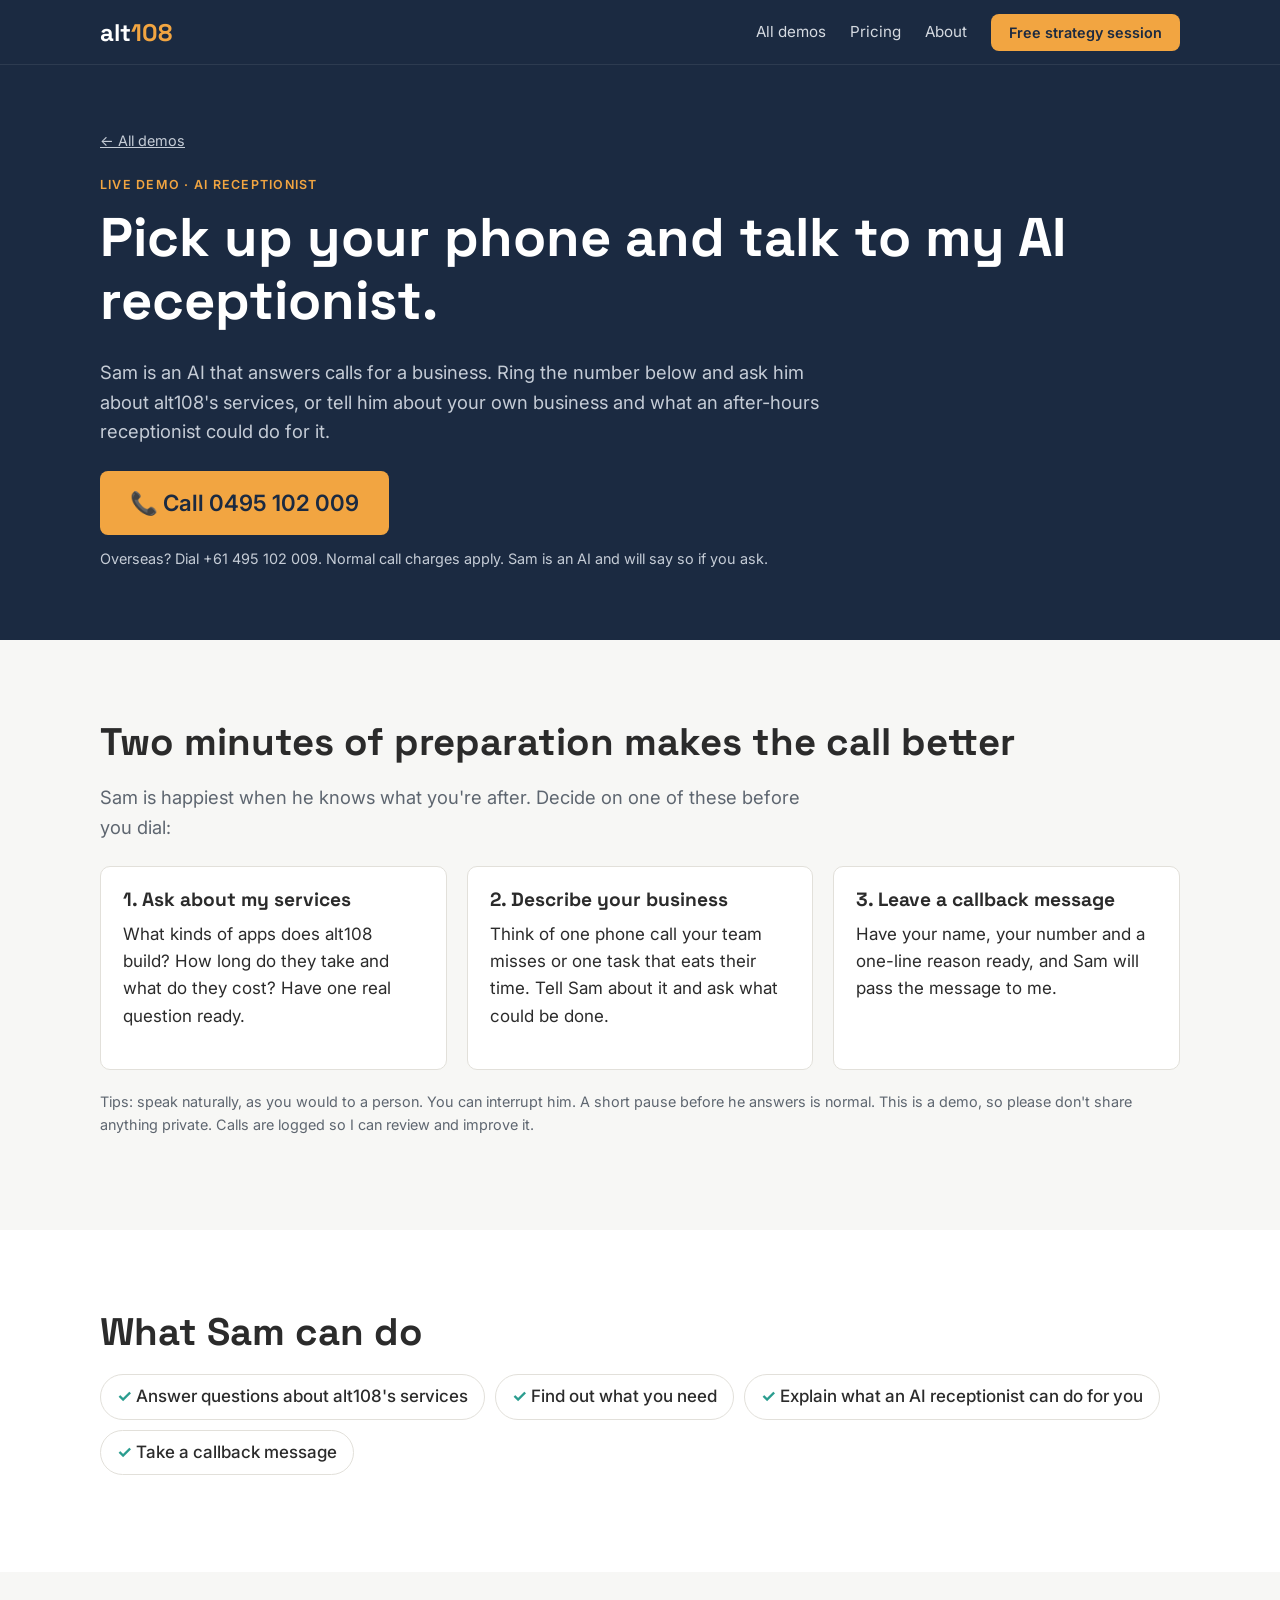
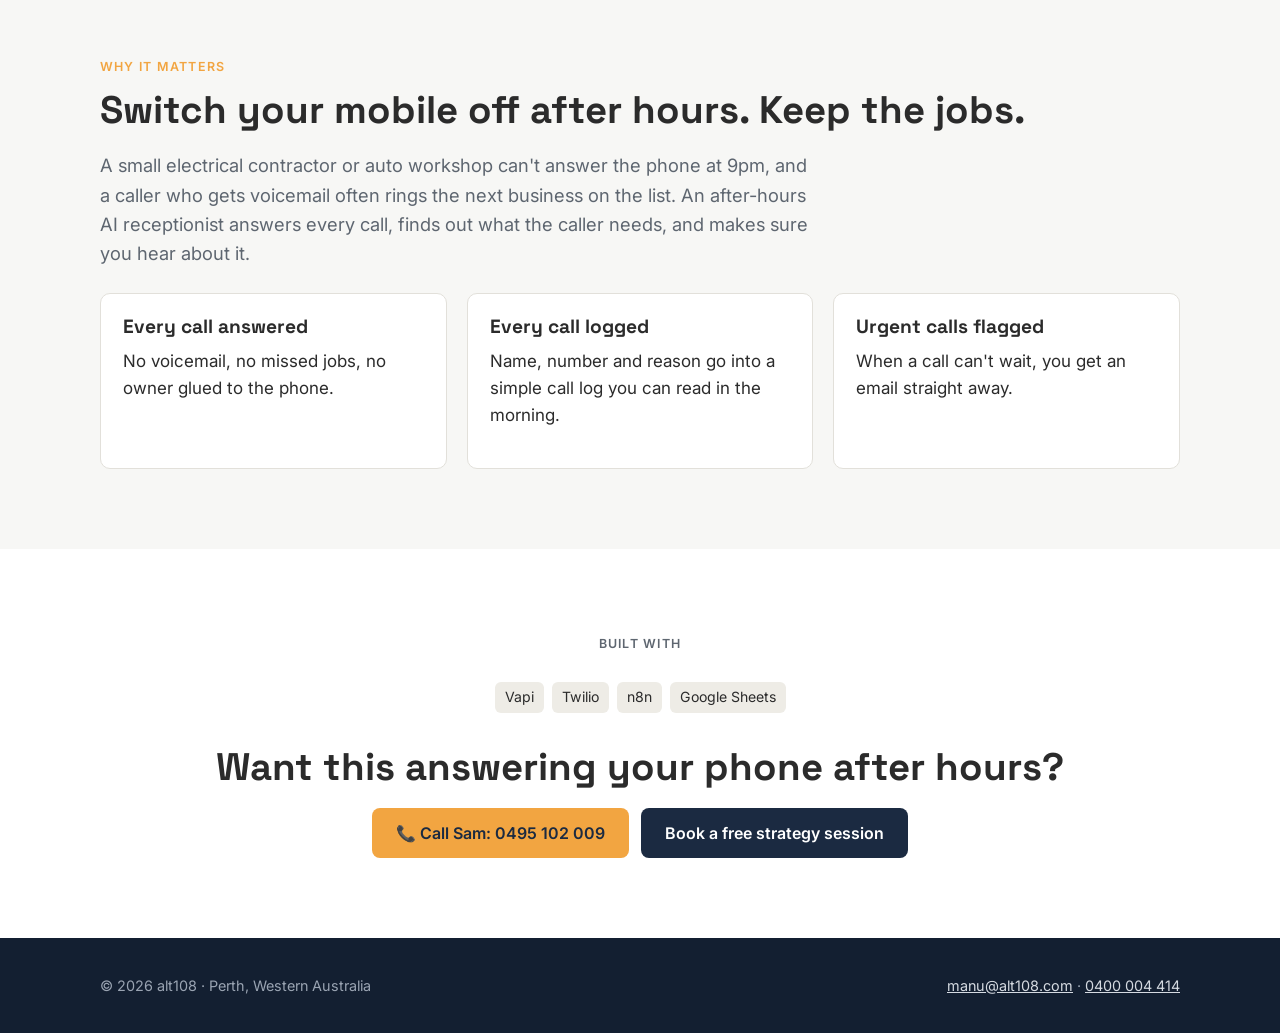
==== aireceptionist/index.html @ 8d702069 "Initial alt108 site" ====
<!DOCTYPE html>
<html lang="en-AU">
<head>
  <meta charset="UTF-8">
  <meta name="viewport" content="width=device-width, initial-scale=1">
  <title>AI receptionist demo | alt108</title>
  <meta name="description" content="Call 0495 102 009 and talk to a live AI receptionist. See how an after-hours receptionist could answer your business phone.">
  <link rel="icon" href="../images/favicon.svg">
  <link href="https://fonts.googleapis.com/css2?family=Inter:wght@400;500;600;700&family=Space+Grotesk:wght@500;700&display=swap" rel="stylesheet">
  <link rel="stylesheet" href="../css/style.css">
</head>
<body>

<header class="site-header">
  <div class="wrap">
    <a class="logo" href="../">alt<span>108</span></a>
    <button class="menu-toggle" aria-label="Open menu" aria-expanded="false">☰</button>
    <nav class="menu">
      <a href="../#demos">All demos</a>
      <a href="../#pricing">Pricing</a>
      <a href="../#about">About</a>
      <a class="btn btn-primary" href="../#contact">Free strategy session</a>
    </nav>
  </div>
</header>

<main>

<!-- 1. TITLE AND THE NUMBER TO CALL -->
<section class="demo-hero">
  <div class="wrap">
    <div class="crumb"><a href="../#demos">← All demos</a></div>
    <span class="label">Live demo · AI receptionist</span>
    <h1>Pick up your phone and talk to my AI receptionist.</h1>
    <p class="lead">
      Sam is an AI that answers calls for a business. Ring the number below and ask him about
      alt108's services, or tell him about your own business and what an after-hours receptionist
      could do for it.
    </p>
    <div class="btn-row" style="margin-top:24px">
      <a class="btn btn-primary" href="tel:+61495102009" style="font-size:1.4rem;padding:16px 28px">📞 Call 0495 102 009</a>
    </div>
    <p class="note" style="color:#C5CCD6;margin-top:12px">
      Overseas? Dial +61 495 102 009. Normal call charges apply. Sam is an AI and will say so if you ask.
    </p>
  </div>
</section>

<!-- 2. PREPARE -->
<section>
  <div class="wrap">
    <h2>Two minutes of preparation makes the call better</h2>
    <p class="lead">Sam is happiest when he knows what you're after. Decide on one of these before you dial:</p>
    <div class="facts">
      <div class="fact">
        <h3>1. Ask about my services</h3>
        <p>What kinds of apps does alt108 build? How long do they take and what do they cost? Have one real question ready.</p>
      </div>
      <div class="fact">
        <h3>2. Describe your business</h3>
        <p>Think of one phone call your team misses or one task that eats their time. Tell Sam about it and ask what could be done.</p>
      </div>
      <div class="fact">
        <h3>3. Leave a callback message</h3>
        <p>Have your name, your number and a one-line reason ready, and Sam will pass the message to me.</p>
      </div>
    </div>
    <p class="note" style="margin-top:20px">
      Tips: speak naturally, as you would to a person. You can interrupt him. A short pause before he
      answers is normal. This is a demo, so please don't share anything private. Calls are logged so I can
      review and improve it.
    </p>
  </div>
</section>

<!-- 3. WHAT SAM CAN DO -->
<section class="alt">
  <div class="wrap">
    <h2>What Sam can do</h2>
    <ul class="outcomes">
      <li>Answer questions about alt108's services</li>
      <li>Find out what you need</li>
      <li>Explain what an AI receptionist can do for you</li>
      <li>Take a callback message</li>
    </ul>
  </div>
</section>

<!-- 4. WHY IT MATTERS -->
<section>
  <div class="wrap">
    <span class="label">Why it matters</span>
    <h2>Switch your mobile off after hours. Keep the jobs.</h2>
    <p class="lead">
      A small electrical contractor or auto workshop can't answer the phone at 9pm, and a caller who
      gets voicemail often rings the next business on the list. An after-hours AI receptionist answers
      every call, finds out what the caller needs, and makes sure you hear about it.
    </p>
    <div class="facts">
      <div class="fact"><h3>Every call answered</h3><p>No voicemail, no missed jobs, no owner glued to the phone.</p></div>
      <div class="fact"><h3>Every call logged</h3><p>Name, number and reason go into a simple call log you can read in the morning.</p></div>
      <div class="fact"><h3>Urgent calls flagged</h3><p>When a call can't wait, you get an email straight away.</p></div>
    </div>
  </div>
</section>

<!-- 5. BUILT WITH + CALL TO ACTION -->
<section class="cta-band">
  <div class="wrap">
    <p class="label" style="color:var(--soft)">Built with</p>
    <ul class="built-with" style="justify-content:center">
      <li>Vapi</li><li>Twilio</li><li>n8n</li><li>Google Sheets</li>
    </ul>
    <h2 style="margin-top:32px">Want this answering your phone after hours?</h2>
    <div class="btn-row">
      <a class="btn btn-primary" href="tel:+61495102009">📞 Call Sam: 0495 102 009</a>
      <a class="btn btn-dark" href="../#contact">Book a free strategy session</a>
    </div>
  </div>
</section>

</main>

<footer class="site-footer">
  <div class="wrap">
    <span>© <span class="year"></span> alt108 · Perth, Western Australia</span>
    <span><a href="mailto:manu@alt108.com">manu@alt108.com</a> · <a href="tel:+61400004414">0400 004 414</a></span>
  </div>
</footer>

<script src="../js/main.js"></script>
</body>
</html>
---- css/style.css ----
/* =====================================================================
   alt108 website styles
   ---------------------------------------------------------------------
   HOW THIS FILE IS ORGANISED (top to bottom):
     1. Colours and fonts   <- change the whole look from here
     2. Basics (page, text, links, buttons)
     3. Header and menu
     4. One block per section of the main page (hero, demos, ...)
     5. Demo pages
     6. Phone and tablet adjustments (at the very bottom)
   ===================================================================== */


/* ---------- 1. COLOURS AND FONTS ----------
   These are "variables". Change a colour here and it changes
   everywhere it is used on the site. */
:root {
  --navy: #1B2A41;        /* dark background (hero, header, footer) */
  --navy-deep: #131F31;   /* slightly darker navy for contrast */
  --amber: #F2A541;       /* highlight colour: buttons, labels */
  --teal: #2A9D8F;        /* second accent: ticks, small details */
  --paper: #F7F7F5;       /* light page background */
  --white: #FFFFFF;
  --ink: #2B2B2B;         /* main text colour */
  --soft: #5E6670;        /* grey text for smaller notes */
  --line: #E2E0DA;        /* thin borders */

  --font-head: 'Space Grotesk', system-ui, sans-serif;
  --font-body: 'Inter', system-ui, sans-serif;

  --radius: 10px;         /* how rounded the corners of boxes are */
  --max: 1120px;          /* maximum width of the content */
}


/* ---------- 2. BASICS ---------- */
* { box-sizing: border-box; }
html { scroll-behavior: smooth; }               /* menu links glide down the page */
body {
  margin: 0;
  background: var(--paper);
  color: var(--ink);
  font: 17px/1.6 var(--font-body);
}
img { max-width: 100%; display: block; }
h1, h2, h3 { font-family: var(--font-head); line-height: 1.15; margin: 0 0 .5em; }
h1 { font-size: clamp(2rem, 5vw, 3.4rem); }
h2 { font-size: clamp(1.6rem, 3.4vw, 2.4rem); }
h3 { font-size: 1.2rem; }
p { margin: 0 0 1em; }
a { color: var(--teal); }

/* .wrap keeps content centred and not too wide */
.wrap { max-width: var(--max); margin: 0 auto; padding: 0 20px; }

/* Every main-page section gets the same breathing room */
section { padding: 80px 0; scroll-margin-top: 70px; }
section.alt { background: var(--white); }

/* Small uppercase label above headings, e.g. "AI-ASSISTED WEB APPS" */
.label {
  display: inline-block;
  font: 600 .78rem var(--font-body);
  letter-spacing: .1em;
  text-transform: uppercase;
  color: var(--amber);
  margin-bottom: 14px;
}
.lead { font-size: 1.15rem; color: var(--soft); max-width: 720px; }
.note { font-size: .9rem; color: var(--soft); }

/* Buttons */
.btn {
  display: inline-block;
  padding: 13px 22px;
  border-radius: 8px;
  font: 600 1rem var(--font-body);
  text-decoration: none;
  border: 2px solid transparent;
  cursor: pointer;
}
.btn-primary { background: var(--amber); color: var(--navy); }
.btn-primary:hover { background: #f5b65f; }
.btn-ghost { border-color: rgba(255,255,255,.4); color: var(--white); }
.btn-ghost:hover { border-color: var(--white); }
.btn-dark { background: var(--navy); color: var(--white); }
.btn-row { display: flex; gap: 12px; flex-wrap: wrap; }


/* ---------- 3. HEADER AND MENU ---------- */
.site-header {
  position: sticky; top: 0; z-index: 10;
  background: var(--navy);
  border-bottom: 1px solid rgba(255,255,255,.08);
}
.site-header .wrap { display: flex; align-items: center; justify-content: space-between; height: 64px; }
.logo { font: 700 1.5rem var(--font-head); color: var(--white); text-decoration: none; }
.logo span { color: var(--amber); }               /* "108" in amber */
.menu { display: flex; gap: 24px; align-items: center; }
.menu a { color: #D5DAE1; text-decoration: none; font-size: .95rem; }
.menu a:hover { color: var(--white); }
.menu .btn { padding: 8px 16px; font-size: .9rem; color: var(--navy); }
.menu-toggle { display: none; background: none; border: 0; color: var(--white); font-size: 1.6rem; cursor: pointer; }


/* ---------- 4. MAIN PAGE SECTIONS ---------- */

/* Hero (the first screen) */
.hero { background: var(--navy); color: var(--white); padding: 100px 0 110px; }
.hero h1 { max-width: 900px; }
.hero h1 em { font-style: normal; color: var(--amber); }
.hero .lead { color: #C5CCD6; margin-bottom: 32px; }

/* Demo cards */
.demo-grid {
  display: grid;
  grid-template-columns: repeat(auto-fit, minmax(240px, 1fr));
  gap: 20px;
  margin-top: 36px;
}
.demo-card {
  background: var(--white);
  border: 1px solid var(--line);
  border-radius: var(--radius);
  padding: 24px;
  display: flex; flex-direction: column;
}
.demo-card.flagship { border: 2px solid var(--amber); }
.demo-card .tag {
  align-self: flex-start;
  font-size: .72rem; font-weight: 700; letter-spacing: .06em; text-transform: uppercase;
  background: #FDF0DC; color: #8A5A12; padding: 3px 9px; border-radius: 99px; margin-bottom: 12px;
}
.demo-card p { font-size: .95rem; }
.demo-card .btn { margin-top: auto; align-self: flex-start; padding: 10px 16px; font-size: .92rem; }
.demo-card b { color: var(--navy); }
.coming-soon {
  margin-top: 20px; padding: 18px 22px;
  border: 1px dashed #C9C5BA; border-radius: var(--radius);
  font-size: .95rem; color: var(--soft);
}

/* "Where the time goes": four numbered boxes */
.four {
  display: grid; grid-template-columns: repeat(auto-fit, minmax(220px, 1fr));
  gap: 16px; margin: 30px 0; padding: 0; list-style: none; counter-reset: four;
}
.four li {
  background: var(--paper); border-radius: var(--radius); padding: 22px;
  counter-increment: four;
}
.four li::before {
  content: counter(four);
  display: block; font: 700 2rem var(--font-head); color: var(--amber); margin-bottom: 6px;
}
.four b { display: block; font-family: var(--font-head); margin-bottom: 4px; }

/* AI table */
.table-scroll { overflow-x: auto; margin: 28px 0; }  /* lets the table scroll sideways on phones */
.ai-table { width: 100%; border-collapse: collapse; background: var(--white); min-width: 640px; }
.ai-table th { background: var(--navy); color: var(--white); text-align: left; padding: 12px 14px; font-size: .9rem; }
.ai-table td { padding: 12px 14px; border-bottom: 1px solid var(--line); font-size: .95rem; vertical-align: top; }
.ai-table td:nth-child(3) { font-weight: 600; color: var(--teal); white-space: nowrap; }
.pullquote {
  font: 600 1.3rem/1.4 var(--font-head); color: var(--navy);
  border-left: 4px solid var(--amber); padding-left: 18px; max-width: 760px;
}

/* "What you actually get": outcome chips */
.outcomes { display: flex; flex-wrap: wrap; gap: 10px; margin-top: 20px; padding: 0; list-style: none; }
.outcomes li {
  background: var(--white); border: 1px solid var(--line); border-radius: 99px;
  padding: 8px 16px; font-weight: 500;
}
.outcomes li::before { content: "✓ "; color: var(--teal); font-weight: 700; }

/* "How it works": three steps */
.steps { display: grid; grid-template-columns: repeat(auto-fit, minmax(260px, 1fr)); gap: 20px; margin: 32px 0; }
.step { background: var(--paper); border-radius: var(--radius); padding: 26px; }
.step .num { font: 700 .85rem var(--font-body); color: var(--amber); letter-spacing: .08em; }
.guarantee {
  display: flex; gap: 16px; align-items: flex-start;
  background: #E6F4F1; border: 1px solid #BFE3DC; border-radius: var(--radius); padding: 20px 24px;
}
.guarantee .icon { font-size: 1.8rem; line-height: 1; }

/* About + founder card */
.about-grid { display: grid; grid-template-columns: 1.4fr 1fr; gap: 48px; align-items: start; }
.pronounce { font-style: italic; color: var(--soft); }
.promise-list { padding: 0; list-style: none; margin: 24px 0; }
.promise-list li { border-left: 3px solid var(--navy); padding: 4px 0 4px 14px; margin-bottom: 14px; }
.hobby { display: grid; grid-template-columns: 200px 1fr; gap: 18px; align-items: center; margin-top: 28px; }
.hobby img { border-radius: var(--radius); aspect-ratio: 4 / 3; object-fit: cover; }

.founder-card {
  background: var(--white); border-radius: 16px; padding: 22px;
  box-shadow: 0 10px 30px rgba(27,42,65,.12);
  position: sticky; top: 90px;
}
.founder-card .badge {
  display: inline-block; font-size: .75rem; font-weight: 600;
  border: 1px solid var(--line); border-radius: 99px; padding: 4px 12px; margin-bottom: 14px;
}
.founder-card .badge::before { content: "● "; color: var(--teal); }
.founder-card img { border-radius: 12px; width: 100%; aspect-ratio: 1 / 1; object-fit: cover; object-position: top; }
.founder-card h3 { margin: 16px 0 2px; }
.founder-card .quote {
  font-style: italic; border-left: 3px solid var(--amber); padding-left: 12px; margin: 14px 0;
}
.founder-card .direct {
  display: block; border: 1px solid var(--line); border-radius: 10px; padding: 10px 14px;
  text-decoration: none; color: var(--ink);
}
.founder-card .direct small { display: block; font-size: .7rem; letter-spacing: .08em; color: var(--soft); }
.founder-card .direct strong { font-size: 1.15rem; }

/* Testimonials (switched off for now, see snippets/testimonials.html) */
.testimonials { display: grid; grid-template-columns: repeat(auto-fit, minmax(260px, 1fr)); gap: 20px; margin-top: 28px; }
.testimonial { background: var(--white); border-radius: var(--radius); padding: 24px; border: 1px solid var(--line); }
.testimonial blockquote { margin: 0 0 12px; font-style: italic; }
.testimonial .who { font-size: .9rem; color: var(--soft); }

/* FAQ: <details> opens and closes without any JavaScript */
.faq { max-width: 820px; margin-top: 28px; }
.faq details { background: var(--white); border: 1px solid var(--line); border-radius: var(--radius); margin-bottom: 10px; }
.faq summary {
  cursor: pointer; padding: 18px 22px; font-weight: 600; list-style: none;
  display: flex; justify-content: space-between; gap: 12px;
}
.faq summary::-webkit-details-marker { display: none; }
.faq summary::after { content: "+"; font-size: 1.3rem; color: var(--amber); line-height: 1; }
.faq details[open] summary::after { content: "−"; }
.faq details[open] { border-color: var(--amber); }
.faq details p { padding: 0 22px 18px; margin: 0; color: var(--soft); }

/* Contact form */
.contact { background: var(--navy); color: var(--white); }
.contact-grid { display: grid; grid-template-columns: 1fr 1.3fr; gap: 48px; align-items: start; }
.contact .lead { color: #C5CCD6; }
.contact a { color: var(--amber); }
.form-card { background: var(--white); color: var(--ink); border-radius: 16px; padding: 28px; }
.form-card label { display: block; font-size: .78rem; font-weight: 700; letter-spacing: .06em; text-transform: uppercase; margin: 14px 0 6px; }
.form-card label .req { color: var(--amber); }
.form-card input, .form-card select, .form-card textarea {
  width: 100%; padding: 11px 12px; border: 1px solid #D6D2C7; border-radius: 8px;
  font: inherit; background: #FFFDF8;
}
.form-card textarea { min-height: 120px; resize: vertical; }
.form-row { display: grid; grid-template-columns: 1fr 1fr; gap: 0 14px; }
.form-card .btn { width: 100%; margin-top: 20px; }
.form-status { margin-top: 12px; font-size: .95rem; }

/* Footer */
.site-footer { background: var(--navy-deep); color: #9AA4B2; padding: 36px 0; font-size: .9rem; }
.site-footer .wrap { display: flex; flex-wrap: wrap; gap: 12px 28px; justify-content: space-between; }
.site-footer a { color: #D5DAE1; }


/* ---------- 5. DEMO PAGES ---------- */
.demo-hero { background: var(--navy); color: var(--white); padding: 64px 0 56px; }
.demo-hero .lead { color: #C5CCD6; }
.crumb { font-size: .9rem; margin-bottom: 18px; }
.crumb a { color: #C5CCD6; }

/* Split screen: the app on the left, the live data on the right */
.split { display: grid; grid-template-columns: 1.4fr 1fr; gap: 20px; margin-top: 24px; }
.panel { background: var(--white); border: 1px solid var(--line); border-radius: var(--radius); overflow: hidden; }
.panel-head {
  display: flex; justify-content: space-between; align-items: center; gap: 10px;
  padding: 10px 14px; background: #EEECE6; font-size: .85rem; font-weight: 600;
}
.panel-head a { font-weight: 500; }
.panel iframe { width: 100%; height: 680px; border: 0; display: block; }
.placeholder {
  display: flex; align-items: center; justify-content: center; text-align: center;
  min-height: 260px; padding: 30px; color: var(--soft); background: #FAF9F6;
}
.video-box { aspect-ratio: 16 / 9; max-width: 820px; margin-top: 20px; }
.video-box iframe { width: 100%; height: 100%; border: 0; border-radius: var(--radius); }
.facts { display: grid; grid-template-columns: repeat(auto-fit, minmax(240px, 1fr)); gap: 20px; margin-top: 24px; }
.fact { background: var(--white); border: 1px solid var(--line); border-radius: var(--radius); padding: 22px; }
.built-with { display: flex; flex-wrap: wrap; gap: 8px; padding: 0; list-style: none; }
.built-with li { background: #EEECE6; border-radius: 6px; padding: 4px 10px; font-size: .88rem; }
.cta-band { background: var(--white); text-align: center; }
.cta-band .btn-row { justify-content: center; }


/* ---------- 6. PHONE AND TABLET ADJUSTMENTS ----------
   Everything below only applies on narrower screens. */
@media (max-width: 900px) {
  .about-grid, .contact-grid, .split { grid-template-columns: 1fr; }
  .founder-card { position: static; max-width: 380px; }
  .panel iframe { height: 600px; }
}
@media (max-width: 760px) {
  body { font-size: 16px; }
  section { padding: 56px 0; }
  .hero { padding: 64px 0 72px; }
  .menu-toggle { display: block; }
  /* the menu folds away and drops down when ☰ is tapped */
  .menu {
    display: none; position: absolute; top: 64px; left: 0; right: 0;
    flex-direction: column; align-items: flex-start; gap: 0;
    background: var(--navy); padding: 8px 20px 18px;
  }
  .menu.open { display: flex; }
  .menu a { padding: 10px 0; }
  .form-row { grid-template-columns: 1fr; }
  .hobby { grid-template-columns: 1fr; }
}
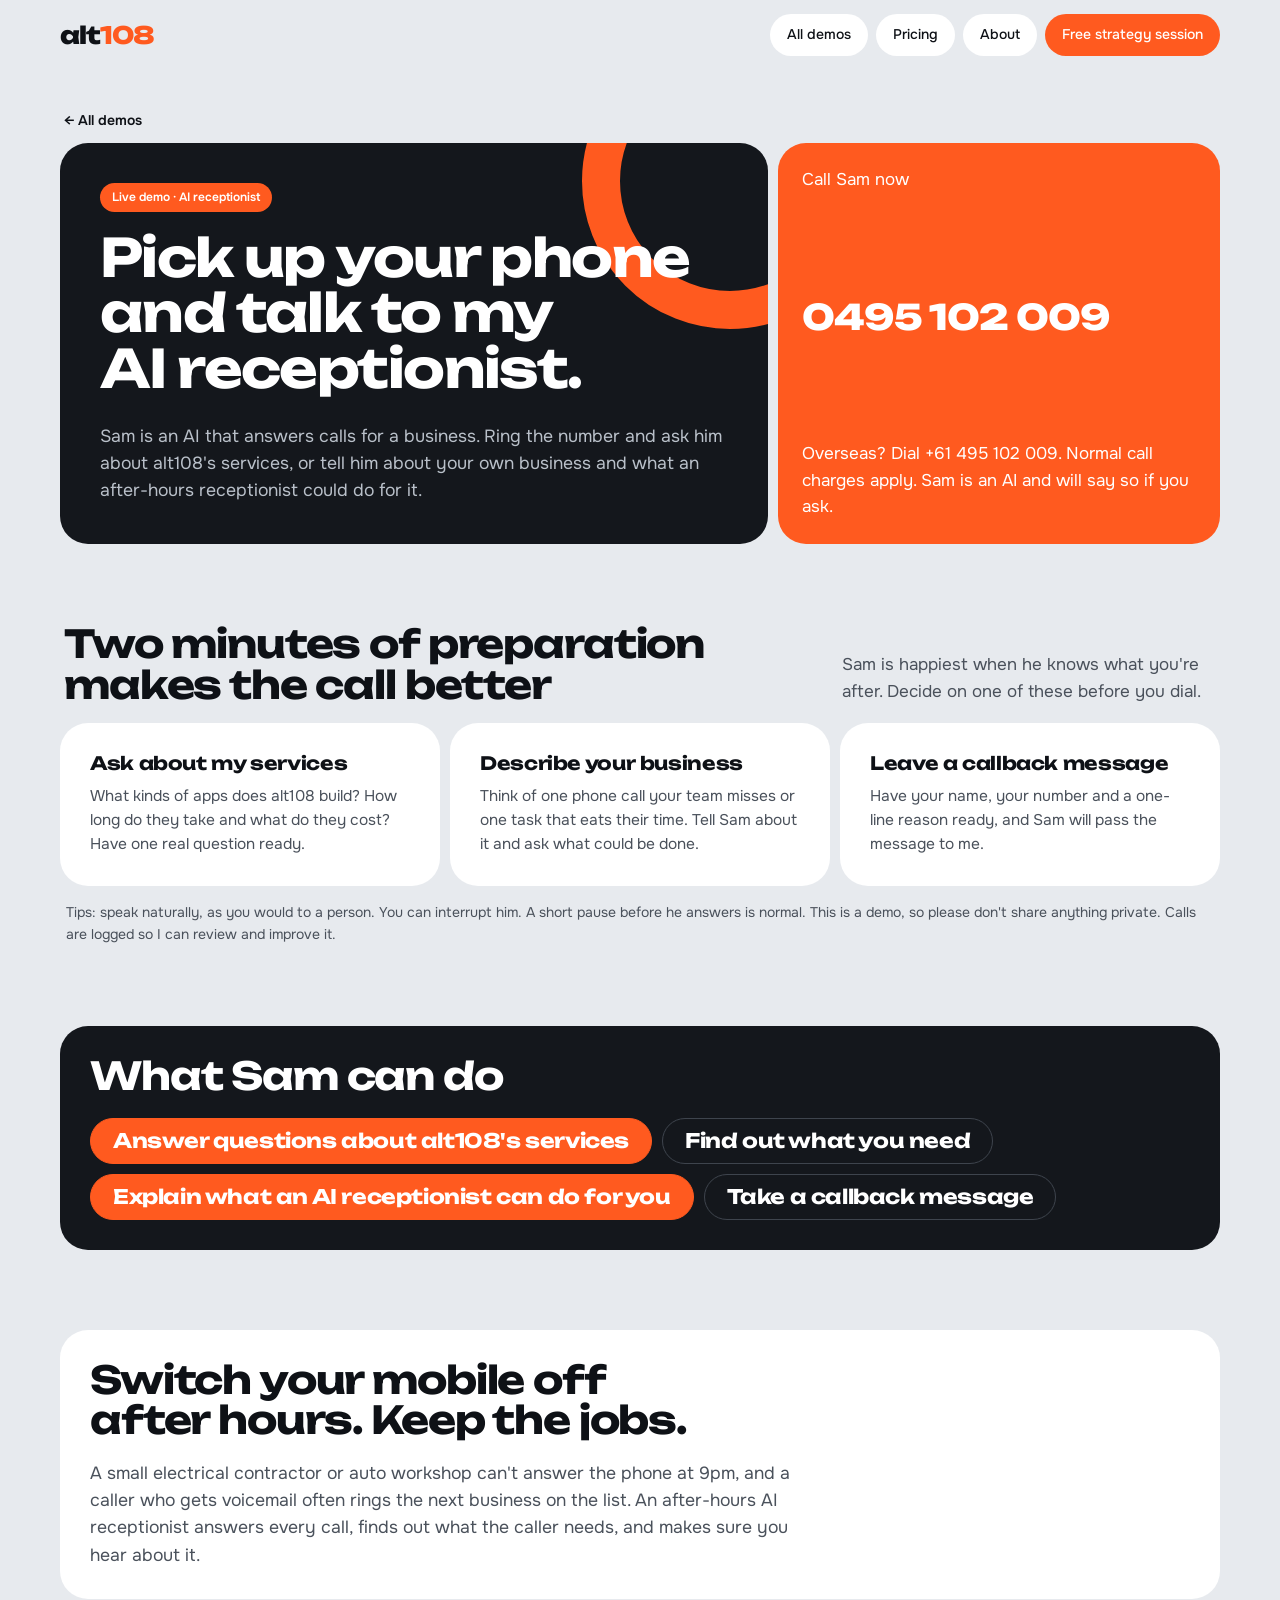
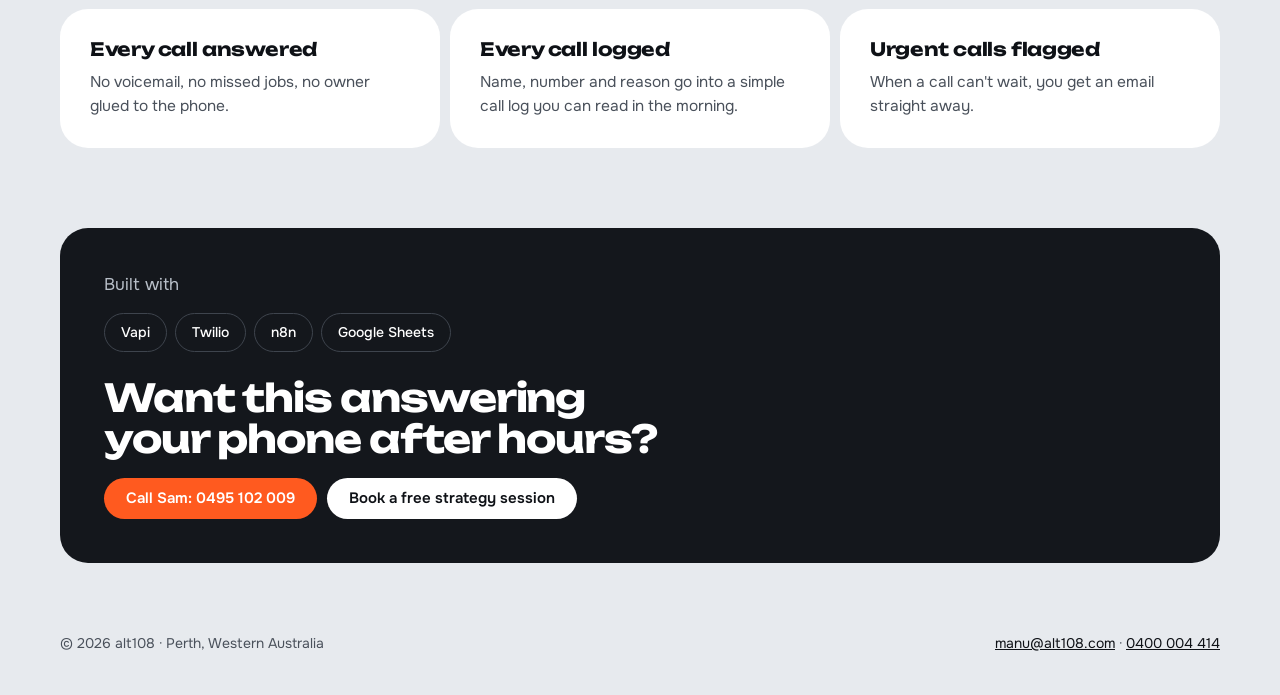
==== commit 3b0b0e67: "Redesign site in the Freight style New tile-based look (Unbounded + Onest, grey, black and orange), " ====
--- a/aireceptionist/index.html
+++ b/aireceptionist/index.html
@@ -5,67 +5,83 @@
   <meta name="viewport" content="width=device-width, initial-scale=1">
   <title>AI receptionist demo | alt108</title>
   <meta name="description" content="Call 0495 102 009 and talk to a live AI receptionist. See how an after-hours receptionist could answer your business phone.">
+  <!-- "../" means "go up one folder", because this page sits inside its own folder -->
   <link rel="icon" href="../images/favicon.svg">
-  <link href="https://fonts.googleapis.com/css2?family=Inter:wght@400;500;600;700&family=Space+Grotesk:wght@500;700&display=swap" rel="stylesheet">
+  <link href="https://fonts.googleapis.com/css2?family=Onest:wght@400;500;600;700&family=Unbounded:wght@600;700;800&display=swap" rel="stylesheet">
   <link rel="stylesheet" href="../css/style.css">
 </head>
 <body>
 
+<!-- HEADER: same as the main page, but links point back to it with ../ -->
 <header class="site-header">
   <div class="wrap">
     <a class="logo" href="../">alt<span>108</span></a>
-    <button class="menu-toggle" aria-label="Open menu" aria-expanded="false">☰</button>
+    <button class="menu-toggle" aria-label="Open menu" aria-expanded="false">Menu</button>
     <nav class="menu">
       <a href="../#demos">All demos</a>
       <a href="../#pricing">Pricing</a>
       <a href="../#about">About</a>
-      <a class="btn btn-primary" href="../#contact">Free strategy session</a>
+      <a class="btn-orange" href="../#contact">Free strategy session</a>
     </nav>
   </div>
 </header>
 
 <main>
 
+<!-- =================================================================
+     DEMO PAGE LAYOUT (the same blocks on every demo page)
+       1. Title tile + number tile   2. Try it
+       3. Walkthrough video          4. What it could do for you
+       5. Built with + button
+     ================================================================= -->
+
 <!-- 1. TITLE AND THE NUMBER TO CALL -->
-<section class="demo-hero">
+<section>
   <div class="wrap">
     <div class="crumb"><a href="../#demos">← All demos</a></div>
-    <span class="label">Live demo · AI receptionist</span>
-    <h1>Pick up your phone and talk to my AI receptionist.</h1>
-    <p class="lead">
-      Sam is an AI that answers calls for a business. Ring the number below and ask him about
-      alt108's services, or tell him about your own business and what an after-hours receptionist
-      could do for it.
-    </p>
-    <div class="btn-row" style="margin-top:24px">
-      <a class="btn btn-primary" href="tel:+61495102009" style="font-size:1.4rem;padding:16px 28px">📞 Call 0495 102 009</a>
+    <div class="demo-hero-grid">
+      <div class="tile dark">
+        <span class="chip">Live demo · AI receptionist</span>
+        <h1 style="margin-top:18px">Pick up your phone and talk to my AI receptionist.</h1>
+        <p class="lead">
+          Sam is an AI that answers calls for a business. Ring the number and ask him about
+          alt108's services, or tell him about your own business and what an after-hours receptionist
+          could do for it.
+        </p>
+      </div>
+      <!-- The number to call. To change it, edit both the tel: link
+           (+61 format, no spaces or leading 0) and the words you can see. -->
+      <div class="tile orange stat">
+        <span>Call Sam now</span>
+        <a class="call-id" href="tel:+61495102009" style="color:#fff;text-decoration:none">0495 102 009</a>
+        <span>Overseas? Dial +61 495 102 009. Normal call charges apply. Sam is an AI and will say so if you ask.</span>
+      </div>
     </div>
-    <p class="note" style="color:#C5CCD6;margin-top:12px">
-      Overseas? Dial +61 495 102 009. Normal call charges apply. Sam is an AI and will say so if you ask.
-    </p>
   </div>
 </section>
 
 <!-- 2. PREPARE -->
 <section>
   <div class="wrap">
-    <h2>Two minutes of preparation makes the call better</h2>
-    <p class="lead">Sam is happiest when he knows what you're after. Decide on one of these before you dial:</p>
+    <div class="section-head">
+      <h2>Two minutes of preparation makes the call better</h2>
+      <p>Sam is happiest when he knows what you're after. Decide on one of these before you dial.</p>
+    </div>
     <div class="facts">
-      <div class="fact">
-        <h3>1. Ask about my services</h3>
+      <div class="tile">
+        <h3>Ask about my services</h3>
         <p>What kinds of apps does alt108 build? How long do they take and what do they cost? Have one real question ready.</p>
       </div>
-      <div class="fact">
-        <h3>2. Describe your business</h3>
+      <div class="tile">
+        <h3>Describe your business</h3>
         <p>Think of one phone call your team misses or one task that eats their time. Tell Sam about it and ask what could be done.</p>
       </div>
-      <div class="fact">
-        <h3>3. Leave a callback message</h3>
+      <div class="tile">
+        <h3>Leave a callback message</h3>
         <p>Have your name, your number and a one-line reason ready, and Sam will pass the message to me.</p>
       </div>
     </div>
-    <p class="note" style="margin-top:20px">
+    <p class="note" style="margin:16px 6px 0">
       Tips: speak naturally, as you would to a person. You can interrupt him. A short pause before he
       answers is normal. This is a demo, so please don't share anything private. Calls are logged so I can
       review and improve it.
@@ -74,47 +90,52 @@
 </section>
 
 <!-- 3. WHAT SAM CAN DO -->
-<section class="alt">
+<section>
   <div class="wrap">
-    <h2>What Sam can do</h2>
-    <ul class="outcomes">
-      <li>Answer questions about alt108's services</li>
-      <li>Find out what you need</li>
-      <li>Explain what an AI receptionist can do for you</li>
-      <li>Take a callback message</li>
-    </ul>
+    <div class="tile dark">
+      <h2>What Sam can do</h2>
+      <ul class="outcomes">
+        <li>Answer questions about alt108's services</li>
+        <li>Find out what you need</li>
+        <li>Explain what an AI receptionist can do for you</li>
+        <li>Take a callback message</li>
+      </ul>
+    </div>
   </div>
 </section>
 
 <!-- 4. WHY IT MATTERS -->
 <section>
   <div class="wrap">
-    <span class="label">Why it matters</span>
-    <h2>Switch your mobile off after hours. Keep the jobs.</h2>
-    <p class="lead">
-      A small electrical contractor or auto workshop can't answer the phone at 9pm, and a caller who
-      gets voicemail often rings the next business on the list. An after-hours AI receptionist answers
-      every call, finds out what the caller needs, and makes sure you hear about it.
-    </p>
-    <div class="facts">
-      <div class="fact"><h3>Every call answered</h3><p>No voicemail, no missed jobs, no owner glued to the phone.</p></div>
-      <div class="fact"><h3>Every call logged</h3><p>Name, number and reason go into a simple call log you can read in the morning.</p></div>
-      <div class="fact"><h3>Urgent calls flagged</h3><p>When a call can't wait, you get an email straight away.</p></div>
+    <div class="tile">
+      <h2>Switch your mobile off after hours. Keep the jobs.</h2>
+      <p class="lead">
+        A small electrical contractor or auto workshop can't answer the phone at 9pm, and a caller who
+        gets voicemail often rings the next business on the list. An after-hours AI receptionist answers
+        every call, finds out what the caller needs, and makes sure you hear about it.
+      </p>
+    </div>
+    <div class="facts" style="margin-top:var(--gap)">
+      <div class="tile"><h3>Every call answered</h3><p>No voicemail, no missed jobs, no owner glued to the phone.</p></div>
+      <div class="tile"><h3>Every call logged</h3><p>Name, number and reason go into a simple call log you can read in the morning.</p></div>
+      <div class="tile"><h3>Urgent calls flagged</h3><p>When a call can't wait, you get an email straight away.</p></div>
     </div>
   </div>
 </section>
 
 <!-- 5. BUILT WITH + CALL TO ACTION -->
-<section class="cta-band">
+<section>
   <div class="wrap">
-    <p class="label" style="color:var(--soft)">Built with</p>
-    <ul class="built-with" style="justify-content:center">
-      <li>Vapi</li><li>Twilio</li><li>n8n</li><li>Google Sheets</li>
-    </ul>
-    <h2 style="margin-top:32px">Want this answering your phone after hours?</h2>
-    <div class="btn-row">
-      <a class="btn btn-primary" href="tel:+61495102009">📞 Call Sam: 0495 102 009</a>
-      <a class="btn btn-dark" href="../#contact">Book a free strategy session</a>
+    <div class="tile dark cta-tile">
+      <p style="margin:0;color:var(--soft-on-dark)">Built with</p>
+      <ul class="built-with">
+        <li>Vapi</li><li>Twilio</li><li>n8n</li><li>Google Sheets</li>
+      </ul>
+      <h2>Want this answering your phone after hours?</h2>
+      <div class="btn-row">
+        <a class="btn btn-orange" href="tel:+61495102009">Call Sam: 0495 102 009</a>
+        <a class="btn btn-white" href="../#contact">Book a free strategy session</a>
+      </div>
     </div>
   </div>
 </section>
@@ -128,6 +149,6 @@
   </div>
 </footer>
 
-<script src="../js/main.js"></script>
+<script src="../js/main.js?v=2"></script>
 </body>
 </html>
--- a/css/style.css
+++ b/css/style.css
@@ -1,310 +1,336 @@
 /* =====================================================================
-   alt108 website styles
+   alt108 website styles  ·  "Freight" design (November 2026)
    ---------------------------------------------------------------------
+   Think of the page as a set of TILES on a grey table. Each tile is a
+   rounded box: dark, white or orange. Grids decide how tiles sit side
+   by side, and on phones they stack one under the other.
+
    HOW THIS FILE IS ORGANISED (top to bottom):
-     1. Colours and fonts   <- change the whole look from here
+     1. Colours, fonts and sizes   <- change the whole look from here
      2. Basics (page, text, links, buttons)
-     3. Header and menu
-     4. One block per section of the main page (hero, demos, ...)
-     5. Demo pages
-     6. Phone and tablet adjustments (at the very bottom)
+     3. Tiles (the rounded boxes used everywhere)
+     4. Header and menu
+     5. Home page sections, in the order they appear
+     6. Demo pages
+     7. Footer
+     8. Tablet and phone adjustments (at the very bottom)
    ===================================================================== */
 
 
-/* ---------- 1. COLOURS AND FONTS ----------
-   These are "variables". Change a colour here and it changes
-   everywhere it is used on the site. */
+/* ---------- 1. COLOURS, FONTS AND SIZES ----------
+   These are "variables". Change one here and it changes everywhere. */
 :root {
-  --navy: #1B2A41;        /* dark background (hero, header, footer) */
-  --navy-deep: #131F31;   /* slightly darker navy for contrast */
-  --amber: #F2A541;       /* highlight colour: buttons, labels */
-  --teal: #2A9D8F;        /* second accent: ticks, small details */
-  --paper: #F7F7F5;       /* light page background */
-  --white: #FFFFFF;
-  --ink: #2B2B2B;         /* main text colour */
-  --soft: #5E6670;        /* grey text for smaller notes */
-  --line: #E2E0DA;        /* thin borders */
-
-  --font-head: 'Space Grotesk', system-ui, sans-serif;
-  --font-body: 'Inter', system-ui, sans-serif;
-
-  --radius: 10px;         /* how rounded the corners of boxes are */
-  --max: 1120px;          /* maximum width of the content */
+  --table:  #E7EAEE;   /* grey page background, the "table" the tiles sit on */
+  --ink:    #0E1116;   /* main text colour (almost black) */
+  --dark:   #14171C;   /* dark tiles */
+  --dark-2: #262A31;   /* slightly lighter dark, for boxes inside dark tiles */
+  --white:  #FFFFFF;   /* white tiles */
+  --orange: #FF5A1F;   /* the one loud colour: buttons, highlights */
+  --soft:   #4A515B;   /* grey text for smaller notes */
+  --soft-on-dark: #B9C0C9; /* grey text on dark tiles */
+  --line:   #D5DAE0;   /* thin lines and borders */
+
+  /* Fonts come from Google Fonts (linked in the <head> of each page) */
+  --font-head: 'Unbounded', 'Arial Black', sans-serif;  /* wide, heavy headings */
+  --font-body: 'Onest', 'Segoe UI', Arial, sans-serif;  /* everything else */
+
+  --round: 28px;       /* how rounded the big tiles are */
+  --round-small: 18px; /* smaller boxes inside tiles */
+  --gap: 10px;         /* space between tiles */
+  --max: 1200px;       /* maximum width of the page content */
 }
 
 
 /* ---------- 2. BASICS ---------- */
 * { box-sizing: border-box; }
-html { scroll-behavior: smooth; }               /* menu links glide down the page */
+html { scroll-behavior: smooth; }      /* menu links glide down the page */
 body {
   margin: 0;
-  background: var(--paper);
+  background: var(--table);
   color: var(--ink);
-  font: 17px/1.6 var(--font-body);
-}
-img { max-width: 100%; display: block; }
-h1, h2, h3 { font-family: var(--font-head); line-height: 1.15; margin: 0 0 .5em; }
-h1 { font-size: clamp(2rem, 5vw, 3.4rem); }
-h2 { font-size: clamp(1.6rem, 3.4vw, 2.4rem); }
-h3 { font-size: 1.2rem; }
-p { margin: 0 0 1em; }
-a { color: var(--teal); }
+  font: 17px/1.55 var(--font-body);
+}
+img, svg { max-width: 100%; display: block; }
+h1, h2, h3 { font-family: var(--font-head); font-weight: 700; letter-spacing: -0.03em; line-height: 1.05; margin: 0 0 .5em; text-wrap: balance; }
+h1 { font-size: clamp(2rem, 4.4vw, 3.3rem); }
+h2 { font-size: clamp(1.6rem, 3.2vw, 2.4rem); }
+h3 { font-size: 1.15rem; letter-spacing: -0.02em; line-height: 1.2; }
+p  { margin: 0 0 1em; }
+a  { color: inherit; }
+b, strong { font-weight: 600; }
 
 /* .wrap keeps content centred and not too wide */
 .wrap { max-width: var(--max); margin: 0 auto; padding: 0 20px; }
 
-/* Every main-page section gets the same breathing room */
-section { padding: 80px 0; scroll-margin-top: 70px; }
-section.alt { background: var(--white); }
-
-/* Small uppercase label above headings, e.g. "AI-ASSISTED WEB APPS" */
-.label {
-  display: inline-block;
-  font: 600 .78rem var(--font-body);
-  letter-spacing: .1em;
-  text-transform: uppercase;
-  color: var(--amber);
-  margin-bottom: 14px;
-}
-.lead { font-size: 1.15rem; color: var(--soft); max-width: 720px; }
-.note { font-size: .9rem; color: var(--soft); }
-
-/* Buttons */
+/* Every section gets the same space above and below */
+section { padding: 40px 0; scroll-margin-top: 80px; }
+
+/* Orange words inside a heading: <span class="hl">...</span> */
+.hl { color: var(--orange); }
+
+/* A short intro line next to or under a heading */
+.lead { font-size: 1.1rem; color: var(--soft); max-width: 60ch; }
+.tile.dark .lead { color: var(--soft-on-dark); }
+
+/* Heading row: heading on the left, short text on the right */
+.section-head { display: flex; justify-content: space-between; align-items: end; gap: 24px; margin: 0 4px 18px; flex-wrap: wrap; }
+.section-head h2 { margin: 0; max-width: 18ch; }
+.section-head p { margin: 0; max-width: 34ch; color: var(--soft); }
+
+/* Buttons: pill shaped. Add "btn-orange", "btn-white" or "btn-dark" */
 .btn {
-  display: inline-block;
-  padding: 13px 22px;
-  border-radius: 8px;
-  font: 600 1rem var(--font-body);
-  text-decoration: none;
-  border: 2px solid transparent;
-  cursor: pointer;
-}
-.btn-primary { background: var(--amber); color: var(--navy); }
-.btn-primary:hover { background: #f5b65f; }
-.btn-ghost { border-color: rgba(255,255,255,.4); color: var(--white); }
-.btn-ghost:hover { border-color: var(--white); }
-.btn-dark { background: var(--navy); color: var(--white); }
-.btn-row { display: flex; gap: 12px; flex-wrap: wrap; }
-
-
-/* ---------- 3. HEADER AND MENU ---------- */
-.site-header {
-  position: sticky; top: 0; z-index: 10;
-  background: var(--navy);
-  border-bottom: 1px solid rgba(255,255,255,.08);
-}
-.site-header .wrap { display: flex; align-items: center; justify-content: space-between; height: 64px; }
-.logo { font: 700 1.5rem var(--font-head); color: var(--white); text-decoration: none; }
-.logo span { color: var(--amber); }               /* "108" in amber */
-.menu { display: flex; gap: 24px; align-items: center; }
-.menu a { color: #D5DAE1; text-decoration: none; font-size: .95rem; }
-.menu a:hover { color: var(--white); }
-.menu .btn { padding: 8px 16px; font-size: .9rem; color: var(--navy); }
-.menu-toggle { display: none; background: none; border: 0; color: var(--white); font-size: 1.6rem; cursor: pointer; }
-
-
-/* ---------- 4. MAIN PAGE SECTIONS ---------- */
-
-/* Hero (the first screen) */
-.hero { background: var(--navy); color: var(--white); padding: 100px 0 110px; }
-.hero h1 { max-width: 900px; }
-.hero h1 em { font-style: normal; color: var(--amber); }
-.hero .lead { color: #C5CCD6; margin-bottom: 32px; }
-
-/* Demo cards */
-.demo-grid {
-  display: grid;
-  grid-template-columns: repeat(auto-fit, minmax(240px, 1fr));
-  gap: 20px;
-  margin-top: 36px;
-}
-.demo-card {
-  background: var(--white);
-  border: 1px solid var(--line);
-  border-radius: var(--radius);
-  padding: 24px;
-  display: flex; flex-direction: column;
-}
-.demo-card.flagship { border: 2px solid var(--amber); }
-.demo-card .tag {
-  align-self: flex-start;
-  font-size: .72rem; font-weight: 700; letter-spacing: .06em; text-transform: uppercase;
-  background: #FDF0DC; color: #8A5A12; padding: 3px 9px; border-radius: 99px; margin-bottom: 12px;
-}
-.demo-card p { font-size: .95rem; }
-.demo-card .btn { margin-top: auto; align-self: flex-start; padding: 10px 16px; font-size: .92rem; }
-.demo-card b { color: var(--navy); }
-.coming-soon {
-  margin-top: 20px; padding: 18px 22px;
-  border: 1px dashed #C9C5BA; border-radius: var(--radius);
-  font-size: .95rem; color: var(--soft);
-}
-
-/* "Where the time goes": four numbered boxes */
-.four {
-  display: grid; grid-template-columns: repeat(auto-fit, minmax(220px, 1fr));
-  gap: 16px; margin: 30px 0; padding: 0; list-style: none; counter-reset: four;
-}
-.four li {
-  background: var(--paper); border-radius: var(--radius); padding: 22px;
-  counter-increment: four;
-}
-.four li::before {
-  content: counter(four);
-  display: block; font: 700 2rem var(--font-head); color: var(--amber); margin-bottom: 6px;
-}
-.four b { display: block; font-family: var(--font-head); margin-bottom: 4px; }
-
-/* AI table */
-.table-scroll { overflow-x: auto; margin: 28px 0; }  /* lets the table scroll sideways on phones */
-.ai-table { width: 100%; border-collapse: collapse; background: var(--white); min-width: 640px; }
-.ai-table th { background: var(--navy); color: var(--white); text-align: left; padding: 12px 14px; font-size: .9rem; }
-.ai-table td { padding: 12px 14px; border-bottom: 1px solid var(--line); font-size: .95rem; vertical-align: top; }
-.ai-table td:nth-child(3) { font-weight: 600; color: var(--teal); white-space: nowrap; }
-.pullquote {
-  font: 600 1.3rem/1.4 var(--font-head); color: var(--navy);
-  border-left: 4px solid var(--amber); padding-left: 18px; max-width: 760px;
-}
-
-/* "What you actually get": outcome chips */
-.outcomes { display: flex; flex-wrap: wrap; gap: 10px; margin-top: 20px; padding: 0; list-style: none; }
-.outcomes li {
-  background: var(--white); border: 1px solid var(--line); border-radius: 99px;
-  padding: 8px 16px; font-weight: 500;
-}
-.outcomes li::before { content: "✓ "; color: var(--teal); font-weight: 700; }
-
-/* "How it works": three steps */
-.steps { display: grid; grid-template-columns: repeat(auto-fit, minmax(260px, 1fr)); gap: 20px; margin: 32px 0; }
-.step { background: var(--paper); border-radius: var(--radius); padding: 26px; }
-.step .num { font: 700 .85rem var(--font-body); color: var(--amber); letter-spacing: .08em; }
-.guarantee {
-  display: flex; gap: 16px; align-items: flex-start;
-  background: #E6F4F1; border: 1px solid #BFE3DC; border-radius: var(--radius); padding: 20px 24px;
-}
-.guarantee .icon { font-size: 1.8rem; line-height: 1; }
-
-/* About + founder card */
-.about-grid { display: grid; grid-template-columns: 1.4fr 1fr; gap: 48px; align-items: start; }
+  display: inline-flex; align-items: center; gap: 8px;
+  border-radius: 999px; padding: 13px 22px;
+  font: 600 15px/1 var(--font-body); text-decoration: none;
+  border: 0; cursor: pointer; transition: transform .15s;
+}
+.btn:hover { transform: translateY(-2px); }
+.btn:focus-visible, a:focus-visible, summary:focus-visible { outline: 3px solid var(--orange); outline-offset: 3px; }
+.btn-orange { background: var(--orange); color: var(--white); }
+.btn-white  { background: var(--white); color: var(--ink); }
+.btn-dark   { background: var(--dark); color: var(--white); }
+.btn-row { display: flex; gap: 10px; flex-wrap: wrap; }
+
+/* Small pill labels, e.g. "Main demo" */
+.chip { display: inline-block; background: var(--orange); color: var(--white); border-radius: 999px; padding: 5px 12px; font-size: 12px; font-weight: 600; }
+.chip.grey { background: var(--table); color: var(--ink); }
+
+
+/* ---------- 3. TILES ----------
+   <div class="tile">        white tile
+   <div class="tile dark">   dark tile
+   <div class="tile orange"> orange tile */
+.tile { background: var(--white); border-radius: var(--round); padding: 30px; min-width: 0; position: relative; overflow: hidden; }
+.tile.dark   { background: var(--dark); color: var(--white); }
+.tile.orange { background: var(--orange); color: var(--white); }
+.tile.flush  { padding: 0; }                /* for pictures that fill the tile */
+.tile > :last-child { margin-bottom: 0; }
+
+/* Big number inside a tile, e.g. 2–5 */
+.big-number { font: 800 clamp(2.6rem, 5vw, 3.6rem)/1 var(--font-head); letter-spacing: -0.04em; color: var(--orange); margin: 10px 0; }
+
+
+/* ---------- 4. HEADER AND MENU ---------- */
+.site-header { position: sticky; top: 0; z-index: 50; background: var(--table); }
+.site-header .wrap { display: flex; align-items: center; gap: 8px; padding-top: 14px; padding-bottom: 14px; }
+.logo { font: 800 24px/1 var(--font-head); letter-spacing: -0.04em; text-decoration: none; margin-right: auto; }
+.logo span { color: var(--orange); }
+.menu { display: flex; gap: 8px; align-items: center; }
+.menu a { background: var(--white); border-radius: 999px; padding: 10px 17px; font-size: 14px; font-weight: 500; text-decoration: none; }
+.menu a:hover { background: var(--dark); color: var(--white); }
+.menu a.btn-orange { background: var(--orange); color: var(--white); }
+.menu-toggle { display: none; background: var(--dark); color: var(--white); border: 0; border-radius: 999px; padding: 10px 16px; font: 600 14px var(--font-body); cursor: pointer; }
+
+
+/* ---------- 5. HOME PAGE SECTIONS ---------- */
+
+/* 5.1 HERO: headline tile + picture tile + two number tiles */
+.hero { padding-top: 6px; }
+.hero-grid { display: grid; grid-template-columns: 1.55fr 1fr .9fr; grid-template-rows: auto auto; gap: var(--gap); }
+.hero-main { grid-row: span 2; display: flex; flex-direction: column; justify-content: space-between; gap: 40px; min-height: 460px; padding: 40px; }
+/* The orange ring in the corner of the headline tile */
+.hero-main::after { content: ""; position: absolute; right: -120px; top: -120px; width: 240px; height: 240px; border-radius: 50%; border: 42px solid var(--orange); z-index: 0; }
+.hero-main > * { position: relative; z-index: 1; }  /* keeps the text above the ring */
+.hero-main small { font-size: 13px; color: var(--soft-on-dark); }
+.hero-main h1 { max-width: 13ch; margin: 14px 0 16px; position: relative; z-index: 1; }
+.hero-main p { color: var(--soft-on-dark); max-width: 46ch; }
+.hero-picture { grid-row: span 2; display: flex; }
+.hero-picture svg { width: 100%; height: 100%; }
+.stat { display: flex; flex-direction: column; justify-content: space-between; min-height: 200px; padding: 24px; }
+.stat .big-number { margin: 0; }
+.stat .price { font: 800 clamp(1.6rem, 2.6vw, 2rem)/1 var(--font-head); letter-spacing: -0.04em; }
+
+/* 5.2 DEMOS: one wide dark card + three white cards */
+.demo-grid { display: grid; grid-template-columns: 1.4fr 1fr 1fr 1fr; gap: var(--gap); }
+.demo-card { display: flex; flex-direction: column; gap: 10px; padding: 14px 14px 18px; border-radius: 24px; }
+.demo-card h3, .demo-card p, .demo-card .go, .demo-card .chip, .demo-card .call { margin-left: 6px; margin-right: 6px; }
+.demo-card h3 { margin-bottom: 0; }
+.demo-card p { font-size: 14.5px; color: var(--soft); margin-bottom: 0; }
+.demo-card.dark p { color: var(--soft-on-dark); }
+.demo-card .chip { align-self: flex-start; }
+.demo-card .call { font: 700 15px/1.2 var(--font-head); color: var(--orange); letter-spacing: -0.02em; }
+/* The "Try it →" row at the bottom of each card */
+.demo-card .go { margin-top: auto; padding-top: 8px; display: flex; justify-content: space-between; align-items: center; font-weight: 600; font-size: 14px; text-decoration: none; }
+.demo-card .go i { width: 34px; height: 34px; border-radius: 50%; background: var(--dark); color: var(--white); display: grid; place-items: center; font-style: normal; transition: transform .15s; }
+.demo-card.dark .go i { background: var(--orange); }
+.demo-card .go:hover i { transform: translateX(3px); }
+/* Little drawn "screens" at the top of each card (pure decoration) */
+.screen { height: 120px; border-radius: var(--round-small); background: #F1F3F5; position: relative; overflow: hidden; }
+.demo-card.dark .screen { background: var(--dark-2); }
+.screen i { position: absolute; display: block; border-radius: 4px; background: var(--line); height: 8px; }
+.demo-card.dark .screen i { background: #3E444D; }
+.screen i.o { background: var(--orange); }
+.coming-soon { margin: 14px 6px 0; font-size: 15px; color: var(--soft); }
+
+/* 5.3 THE REAL PROBLEM: text tile + three-circles picture tile */
+.problem-grid { display: grid; grid-template-columns: 1.3fr 1fr; gap: var(--gap); }
+.four { list-style: none; margin: 24px 0; padding: 0; display: grid; grid-template-columns: 1fr 1fr; gap: var(--gap); }
+.four li { background: var(--table); border-radius: var(--round-small); padding: 18px; font-size: 15px; color: var(--soft); }
+.four li b { display: block; color: var(--ink); font-family: var(--font-head); font-size: 15px; letter-spacing: -0.02em; margin-bottom: 4px; }
+.picture-tile { display: flex; flex-direction: column; }
+.picture-tile svg { width: 100%; flex: 1; min-height: 360px; }
+.picture-tile figcaption { padding: 0 28px 24px; font-size: 14px; color: var(--soft-on-dark); }
+
+/* 5.4 WHAT AI CHANGES: the table */
+.table-scroll { overflow-x: auto; margin: 20px 0; border-radius: var(--round-small); }
+.ai-table { width: 100%; border-collapse: collapse; font-size: 15px; min-width: 720px; }
+.ai-table th { background: var(--dark); color: var(--white); text-align: left; padding: 14px 16px; font-weight: 600; font-size: 13px; }
+.ai-table td { padding: 13px 16px; border-bottom: 1px solid var(--line); vertical-align: top; }
+.ai-table tr:last-child td { border-bottom: 0; }
+.ai-table td:first-child { font-weight: 600; }
+/* "Yes" and "Partly" get little pills */
+.yes, .partly { display: inline-block; border-radius: 999px; padding: 2px 10px; font-size: 13px; font-weight: 600; }
+.yes { background: var(--table); }
+.partly { background: #FFE2D6; }
+.pullquote { font: 700 clamp(1.3rem, 2.4vw, 1.75rem)/1.2 var(--font-head); letter-spacing: -0.03em; max-width: 30ch; margin: 28px 0 0; }
+
+/* 5.5 OUTCOMES: dark tile with big pills */
+.outcomes { list-style: none; padding: 0; margin: 22px 0 0; display: flex; flex-wrap: wrap; gap: 10px; }
+.outcomes li { border: 1.5px solid #3E444D; border-radius: 999px; padding: 12px 22px; font: 700 clamp(1rem, 1.8vw, 1.25rem)/1 var(--font-head); letter-spacing: -0.02em; }
+.outcomes li:nth-child(odd) { background: var(--orange); border-color: var(--orange); }
+
+/* 5.6 HOW IT WORKS: three step tiles + guarantee tile */
+.steps { display: grid; grid-template-columns: repeat(3, 1fr); gap: var(--gap); }
+.step { display: flex; flex-direction: column; gap: 6px; }
+.step .num { font: 800 3rem/1 var(--font-head); color: var(--orange); letter-spacing: -0.04em; margin-bottom: 18px; }
+.step p { color: var(--soft); font-size: 15.5px; }
+.guarantee { grid-column: 1 / -1; display: flex; gap: 24px; align-items: center; justify-content: space-between; flex-wrap: wrap; }
+.guarantee h3 { font-size: clamp(1.2rem, 2.2vw, 1.6rem); margin: 0; max-width: 24ch; }
+.guarantee p { margin: 0; max-width: 52ch; }
+
+/* 5.7 ABOUT: text tile, photo tile, contact tile, hobby tile */
+.about-grid { display: grid; grid-template-columns: 1.5fr 1fr; grid-template-rows: auto auto; gap: var(--gap); }
+.about-text { grid-row: span 2; }
 .pronounce { font-style: italic; color: var(--soft); }
-.promise-list { padding: 0; list-style: none; margin: 24px 0; }
-.promise-list li { border-left: 3px solid var(--navy); padding: 4px 0 4px 14px; margin-bottom: 14px; }
-.hobby { display: grid; grid-template-columns: 200px 1fr; gap: 18px; align-items: center; margin-top: 28px; }
-.hobby img { border-radius: var(--radius); aspect-ratio: 4 / 3; object-fit: cover; }
-
-.founder-card {
-  background: var(--white); border-radius: 16px; padding: 22px;
-  box-shadow: 0 10px 30px rgba(27,42,65,.12);
-  position: sticky; top: 90px;
-}
-.founder-card .badge {
-  display: inline-block; font-size: .75rem; font-weight: 600;
-  border: 1px solid var(--line); border-radius: 99px; padding: 4px 12px; margin-bottom: 14px;
-}
-.founder-card .badge::before { content: "● "; color: var(--teal); }
-.founder-card img { border-radius: 12px; width: 100%; aspect-ratio: 1 / 1; object-fit: cover; object-position: top; }
-.founder-card h3 { margin: 16px 0 2px; }
-.founder-card .quote {
-  font-style: italic; border-left: 3px solid var(--amber); padding-left: 12px; margin: 14px 0;
-}
-.founder-card .direct {
-  display: block; border: 1px solid var(--line); border-radius: 10px; padding: 10px 14px;
-  text-decoration: none; color: var(--ink);
-}
-.founder-card .direct small { display: block; font-size: .7rem; letter-spacing: .08em; color: var(--soft); }
-.founder-card .direct strong { font-size: 1.15rem; }
-
-/* Testimonials (switched off for now, see snippets/testimonials.html) */
-.testimonials { display: grid; grid-template-columns: repeat(auto-fit, minmax(260px, 1fr)); gap: 20px; margin-top: 28px; }
-.testimonial { background: var(--white); border-radius: var(--radius); padding: 24px; border: 1px solid var(--line); }
-.testimonial blockquote { margin: 0 0 12px; font-style: italic; }
-.testimonial .who { font-size: .9rem; color: var(--soft); }
-
-/* FAQ: <details> opens and closes without any JavaScript */
-.faq { max-width: 820px; margin-top: 28px; }
-.faq details { background: var(--white); border: 1px solid var(--line); border-radius: var(--radius); margin-bottom: 10px; }
-.faq summary {
-  cursor: pointer; padding: 18px 22px; font-weight: 600; list-style: none;
-  display: flex; justify-content: space-between; gap: 12px;
-}
+.promise-list { list-style: none; padding: 0; margin: 22px 0 0; display: grid; gap: 8px; }
+.promise-list li { background: var(--table); border-radius: var(--round-small); padding: 14px 18px; font-size: 15.5px; }
+.founder { display: flex; flex-direction: column; gap: 14px; }
+.founder img { width: 100%; aspect-ratio: 1 / 1; object-fit: cover; border-radius: var(--round-small); }
+.founder .quote { font-size: 15px; color: var(--soft-on-dark); margin: 0; }
+.direct { display: flex; justify-content: space-between; align-items: center; background: var(--orange); color: var(--white); border-radius: 999px; padding: 12px 20px; text-decoration: none; font-weight: 600; }
+.direct strong { font-family: var(--font-head); letter-spacing: -0.02em; }
+.hobby { display: grid; grid-template-columns: 120px 1fr; gap: 16px; align-items: center; padding: 14px; }
+.hobby img { width: 120px; height: 120px; object-fit: cover; border-radius: var(--round-small); }
+.hobby p { margin: 0; font-size: 15px; }
+
+/* 5.8 FAQ: heading on the left, questions on the right */
+.faq-grid { display: grid; grid-template-columns: 1fr 1.6fr; gap: var(--gap); align-items: start; }
+.faq-grid .tile.dark { position: sticky; top: 90px; }
+.faq { display: grid; gap: 8px; }
+.faq details { background: var(--white); border-radius: var(--round-small); padding: 0 20px; }
+.faq summary { cursor: pointer; list-style: none; padding: 18px 0; font-weight: 600; display: flex; justify-content: space-between; gap: 16px; }
 .faq summary::-webkit-details-marker { display: none; }
-.faq summary::after { content: "+"; font-size: 1.3rem; color: var(--amber); line-height: 1; }
-.faq details[open] summary::after { content: "−"; }
-.faq details[open] { border-color: var(--amber); }
-.faq details p { padding: 0 22px 18px; margin: 0; color: var(--soft); }
-
-/* Contact form */
-.contact { background: var(--navy); color: var(--white); }
-.contact-grid { display: grid; grid-template-columns: 1fr 1.3fr; gap: 48px; align-items: start; }
-.contact .lead { color: #C5CCD6; }
-.contact a { color: var(--amber); }
-.form-card { background: var(--white); color: var(--ink); border-radius: 16px; padding: 28px; }
-.form-card label { display: block; font-size: .78rem; font-weight: 700; letter-spacing: .06em; text-transform: uppercase; margin: 14px 0 6px; }
-.form-card label .req { color: var(--amber); }
-.form-card input, .form-card select, .form-card textarea {
-  width: 100%; padding: 11px 12px; border: 1px solid #D6D2C7; border-radius: 8px;
-  font: inherit; background: #FFFDF8;
-}
-.form-card textarea { min-height: 120px; resize: vertical; }
+.faq summary::after { content: "+"; font: 700 20px/1 var(--font-head); color: var(--orange); }
+.faq details[open] summary::after { content: "–"; }
+.faq details p { color: var(--soft); padding-bottom: 18px; margin: 0; }
+
+/* 5.9 CONTACT: dark tile with the form inside */
+.contact-grid { display: grid; grid-template-columns: 1fr 1.3fr; gap: 40px; padding: 44px; }
+.contact-grid a { color: var(--orange); }
+.form-card { background: var(--white); color: var(--ink); border-radius: 22px; padding: 26px; }
 .form-row { display: grid; grid-template-columns: 1fr 1fr; gap: 0 14px; }
-.form-card .btn { width: 100%; margin-top: 20px; }
-.form-status { margin-top: 12px; font-size: .95rem; }
-
-/* Footer */
-.site-footer { background: var(--navy-deep); color: #9AA4B2; padding: 36px 0; font-size: .9rem; }
-.site-footer .wrap { display: flex; flex-wrap: wrap; gap: 12px 28px; justify-content: space-between; }
-.site-footer a { color: #D5DAE1; }
-
-
-/* ---------- 5. DEMO PAGES ---------- */
-.demo-hero { background: var(--navy); color: var(--white); padding: 64px 0 56px; }
-.demo-hero .lead { color: #C5CCD6; }
-.crumb { font-size: .9rem; margin-bottom: 18px; }
-.crumb a { color: #C5CCD6; }
-
-/* Split screen: the app on the left, the live data on the right */
-.split { display: grid; grid-template-columns: 1.4fr 1fr; gap: 20px; margin-top: 24px; }
-.panel { background: var(--white); border: 1px solid var(--line); border-radius: var(--radius); overflow: hidden; }
-.panel-head {
-  display: flex; justify-content: space-between; align-items: center; gap: 10px;
-  padding: 10px 14px; background: #EEECE6; font-size: .85rem; font-weight: 600;
-}
-.panel-head a { font-weight: 500; }
+label { display: block; font-size: 13px; font-weight: 600; margin: 0 0 6px; }
+.req { color: var(--orange); }
+input, select, textarea {
+  width: 100%; font: 16px var(--font-body); color: var(--ink);
+  background: #F4F5F7; border: 1.5px solid transparent; border-radius: 12px;
+  padding: 12px 14px; margin-bottom: 14px;
+}
+input:focus, select:focus, textarea:focus { outline: none; border-color: var(--orange); background: var(--white); }
+textarea { min-height: 110px; resize: vertical; }
+input[type="file"] { background: transparent; padding: 6px 0; }
+.form-status { margin: 12px 0 0; font-size: 14px; }
+
+
+/* ---------- 6. DEMO PAGES ---------- */
+.crumb { margin: 0 4px 12px; font-size: 14px; }
+.crumb a { text-decoration: none; font-weight: 600; }
+.demo-hero-grid { display: grid; grid-template-columns: 1.6fr 1fr; gap: var(--gap); }
+.demo-hero-grid .tile.dark { padding: 40px; }
+.demo-hero-grid .tile.dark::after { content: ""; position: absolute; right: -110px; top: -110px; width: 220px; height: 220px; border-radius: 50%; border: 38px solid var(--orange); z-index: 0; }
+.demo-hero-grid .tile.dark > * { position: relative; z-index: 1; }
+.demo-hero-grid h1 { max-width: 18ch; position: relative; z-index: 1; }
+.demo-hero-grid .lead { position: relative; z-index: 1; }
+.demo-hero-grid .stat .big-number { font-size: clamp(2.2rem, 4vw, 3rem); }
+.note { font-size: 14px; color: var(--soft); }
+/* Two panels side by side: the app and the live data */
+.split { display: grid; grid-template-columns: 1.4fr 1fr; gap: var(--gap); margin-top: 18px; }
+.panel { background: var(--white); border-radius: var(--round-small); overflow: hidden; min-width: 0; }
+.panel-head { display: flex; justify-content: space-between; gap: 10px; padding: 12px 16px; background: var(--dark); color: var(--white); font-size: 13px; font-weight: 600; }
+.panel-head a { color: var(--orange); text-decoration: none; }
 .panel iframe { width: 100%; height: 680px; border: 0; display: block; }
-.placeholder {
-  display: flex; align-items: center; justify-content: center; text-align: center;
-  min-height: 260px; padding: 30px; color: var(--soft); background: #FAF9F6;
-}
-.video-box { aspect-ratio: 16 / 9; max-width: 820px; margin-top: 20px; }
-.video-box iframe { width: 100%; height: 100%; border: 0; border-radius: var(--radius); }
-.facts { display: grid; grid-template-columns: repeat(auto-fit, minmax(240px, 1fr)); gap: 20px; margin-top: 24px; }
-.fact { background: var(--white); border: 1px solid var(--line); border-radius: var(--radius); padding: 22px; }
-.built-with { display: flex; flex-wrap: wrap; gap: 8px; padding: 0; list-style: none; }
-.built-with li { background: #EEECE6; border-radius: 6px; padding: 4px 10px; font-size: .88rem; }
-.cta-band { background: var(--white); text-align: center; }
-.cta-band .btn-row { justify-content: center; }
-
-
-/* ---------- 6. PHONE AND TABLET ADJUSTMENTS ----------
-   Everything below only applies on narrower screens. */
-@media (max-width: 900px) {
-  .about-grid, .contact-grid, .split { grid-template-columns: 1fr; }
-  .founder-card { position: static; max-width: 380px; }
+.placeholder { display: grid; place-items: center; min-height: 300px; height: 100%; background: #F4F5F7; color: var(--soft); font-size: 15px; text-align: center; padding: 20px; }
+.video-box { aspect-ratio: 16 / 9; }
+.video-box iframe { width: 100%; height: 100%; border: 0; }
+/* Three fact tiles in a row */
+.facts { display: grid; grid-template-columns: repeat(3, 1fr); gap: var(--gap); }
+.facts .tile p { color: var(--soft); font-size: 15.5px; }
+/* "Built with" pills */
+.built-with { list-style: none; padding: 0; margin: 14px 0 26px; display: flex; flex-wrap: wrap; gap: 8px; }
+.built-with li { border: 1.5px solid #3E444D; border-radius: 999px; padding: 8px 16px; font-size: 14px; font-weight: 500; }
+.cta-tile { padding: 44px; }
+.cta-tile h2 { max-width: 20ch; }
+/* Workflow picture next to its explanation (asset tracker page) */
+.workflow-grid { display: grid; grid-template-columns: 1fr 1.2fr; gap: var(--gap); }
+.workflow-grid .tile.flush svg { width: 100%; height: 100%; min-height: 420px; }
+.steps-list { margin: 18px 0 0; padding-left: 1.2em; display: grid; gap: 10px; color: var(--soft); }
+.steps-list b { color: var(--ink); }
+
+
+/* ---------- 7. FOOTER ---------- */
+.site-footer { padding: 30px 0 40px; font-size: 14px; color: var(--soft); }
+.site-footer .wrap { display: flex; justify-content: space-between; gap: 12px; flex-wrap: wrap; }
+.site-footer a { color: var(--ink); }
+
+
+/* ---------- 8. TABLET AND PHONE ADJUSTMENTS ----------
+   "@media (max-width: 960px)" means: only use these rules when the
+   screen is 960 pixels wide or narrower. */
+@media (max-width: 960px) {
+  .hero-grid { grid-template-columns: 1fr 1fr; }
+  .hero-main { grid-column: 1 / -1; grid-row: auto; min-height: 0; }
+  .hero-picture { grid-row: span 2; }
+  .demo-grid { grid-template-columns: 1fr 1fr; }
+  .problem-grid, .about-grid, .faq-grid, .contact-grid, .demo-hero-grid, .split, .workflow-grid { grid-template-columns: 1fr; }
+  .about-text { grid-row: auto; }
+  .faq-grid .tile.dark { position: static; }
+  .steps, .facts { grid-template-columns: 1fr; }
   .panel iframe { height: 600px; }
 }
+
 @media (max-width: 760px) {
+  /* The menu folds away behind a "Menu" button */
+  .menu-toggle { display: block; }
+  .menu { display: none; position: absolute; left: 20px; right: 20px; top: 64px; flex-direction: column; align-items: stretch; background: var(--dark); padding: 12px; border-radius: 22px; }
+  .menu.open { display: flex; }
+  .menu a { text-align: center; }
+}
+
+@media (max-width: 600px) {
   body { font-size: 16px; }
-  section { padding: 56px 0; }
-  .hero { padding: 64px 0 72px; }
-  .menu-toggle { display: block; }
-  /* the menu folds away and drops down when ☰ is tapped */
-  .menu {
-    display: none; position: absolute; top: 64px; left: 0; right: 0;
-    flex-direction: column; align-items: flex-start; gap: 0;
-    background: var(--navy); padding: 8px 20px 18px;
-  }
-  .menu.open { display: flex; }
-  .menu a { padding: 10px 0; }
-  .form-row { grid-template-columns: 1fr; }
-  .hobby { grid-template-columns: 1fr; }
-}
+  .tile, .hero-main, .contact-grid, .cta-tile, .demo-hero-grid .tile.dark { padding: 24px; }
+  .hero-grid, .demo-grid, .four, .form-row { grid-template-columns: 1fr; }
+  .hero-picture { grid-row: auto; }
+  .hero-picture svg { max-height: 460px; }
+  .stat { min-height: 0; }
+  .hero-main::after, .demo-hero-grid .tile.dark::after { display: none; }  /* no ring on phones */
+}
+
+/* People who switch off animations in their settings get none */
+@media (prefers-reduced-motion: reduce) {
+  html { scroll-behavior: auto; }
+  .btn, .demo-card .go i { transition: none; }
+}
+
+/* ---------- EXTRA: lists inside dark tiles, testimonials ---------- */
+.tile.dark .steps-list { color: var(--soft-on-dark); }
+
+/* Testimonials (switched on by pasting snippets/testimonials.html into index.html) */
+.testimonials { display: grid; grid-template-columns: repeat(3, 1fr); gap: var(--gap); }
+.testimonial { margin: 0; display: flex; flex-direction: column; justify-content: space-between; gap: 18px; }
+.testimonial blockquote { margin: 0; font: 600 1.1rem/1.4 var(--font-body); }
+.testimonial .who { font-size: 14px; color: var(--soft); }
+@media (max-width: 960px) { .testimonials { grid-template-columns: 1fr; } }
+
+/* The call-in number on the AI receptionist page */
+.call-id { display: block; font: 800 clamp(1.5rem, 3vw, 2.2rem)/1.1 var(--font-head); letter-spacing: -0.03em; margin: 8px 0; }
